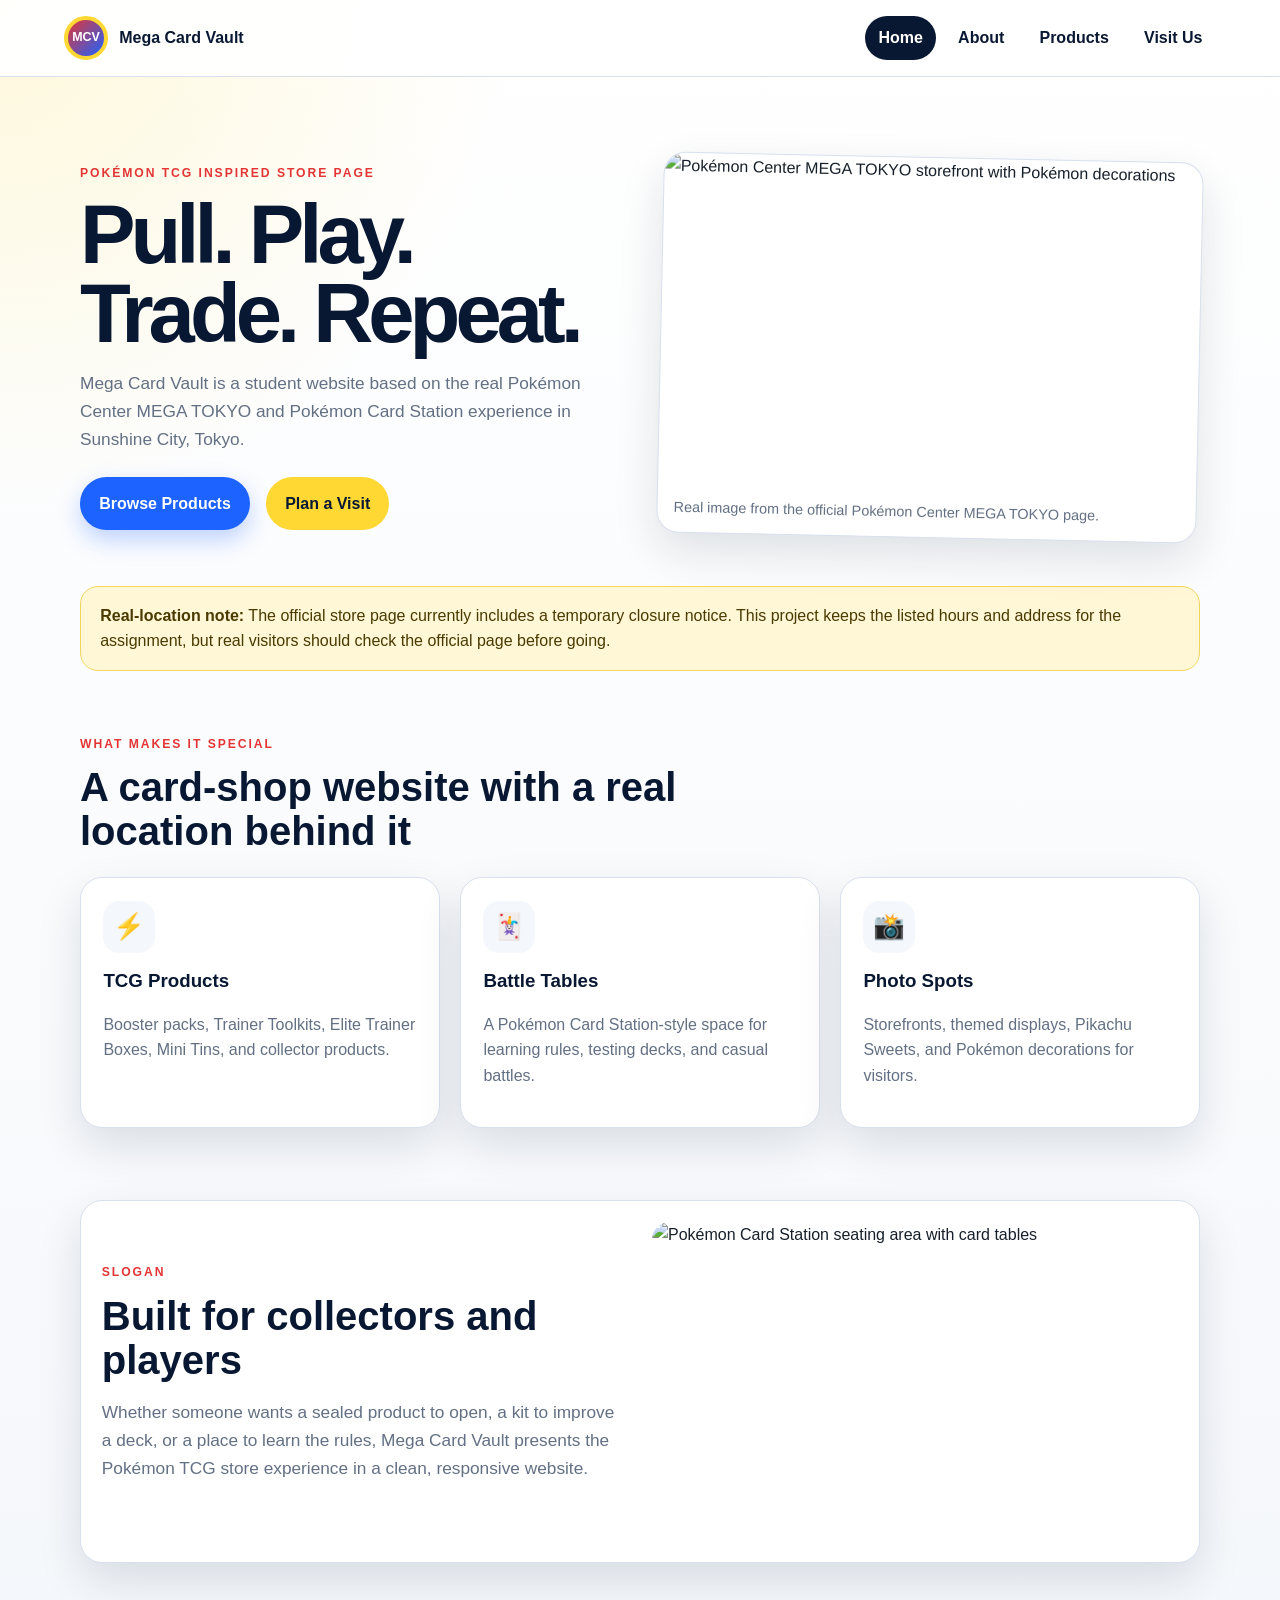
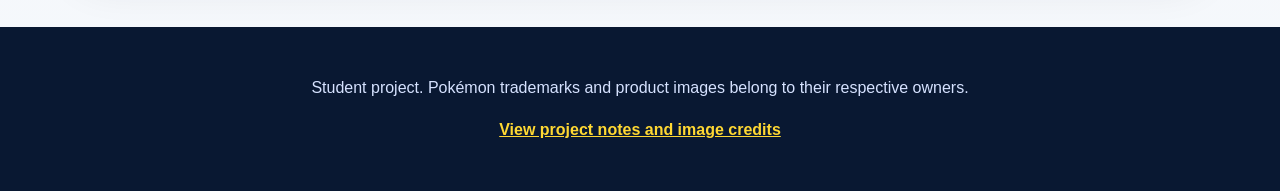
==== index.html @ 9bbc7751 "changes" ====
<!DOCTYPE html>
<html lang="en">
<head>
  <meta charset="UTF-8" />
  <meta name="viewport" content="width=device-width, initial-scale=1.0" />
  <title>Mega Card Vault | Pokémon TCG Store</title>
  <link rel="preconnect" href="https://www.pokemon.co.jp" />
  <link rel="preconnect" href="https://www.pokemon-card.com" />
  <link rel="preconnect" href="https://www.pokebeach.com" />
  <link rel="stylesheet" href="css/styles.css" />
</head>
<body>
  <header class="site-header">
    <a class="logo" href="index.html" aria-label="Mega Card Vault home">
      <span class="logo-mark">MCV</span>
      <span>Mega Card Vault</span>
    </a>
    <nav class="main-nav" aria-label="Primary navigation">
      <a href="index.html">Home</a>
      <a href="about.html">About</a>
      <a href="products.html">Products</a>
      <a href="visit.html">Visit Us</a>
    </nav>
  </header>

  <main>
    <section class="hero">
      <div class="hero-copy">
        <p class="eyebrow">Pokémon TCG inspired store page</p>
        <h1>Pull. Play. Trade. Repeat.</h1>
        <p>
          Mega Card Vault is a student website based on the real Pokémon Center MEGA TOKYO
          and Pokémon Card Station experience in Sunshine City, Tokyo.
        </p>
        <div class="hero-actions">
          <a class="button primary" href="products.html">Browse Products</a>
          <a class="button secondary" href="visit.html">Plan a Visit</a>
        </div>
      </div>
      <figure class="hero-image-card">
        <img
          src="https://www.pokemon.co.jp/img/shop/pokecen/megatokyo/mv-megatokyo-1.jpg"
          alt="Pokémon Center MEGA TOKYO storefront with Pokémon decorations"
        />
        <figcaption>Real image from the official Pokémon Center MEGA TOKYO page.</figcaption>
      </figure>
    </section>

    <section class="notice">
      <strong>Real-location note:</strong> The official store page currently includes a temporary closure notice.
      This project keeps the listed hours and address for the assignment, but real visitors should check the official
      page before going.
    </section>

    <section class="section-block">
      <div class="section-heading">
        <p class="eyebrow">What makes it special</p>
        <h2>A card-shop website with a real location behind it</h2>
      </div>
      <div class="feature-grid">
        <article class="feature-card">
          <span class="feature-icon">⚡</span>
          <h3>TCG Products</h3>
          <p>Booster packs, Trainer Toolkits, Elite Trainer Boxes, Mini Tins, and collector products.</p>
        </article>
        <article class="feature-card">
          <span class="feature-icon">🃏</span>
          <h3>Battle Tables</h3>
          <p>A Pokémon Card Station-style space for learning rules, testing decks, and casual battles.</p>
        </article>
        <article class="feature-card">
          <span class="feature-icon">📸</span>
          <h3>Photo Spots</h3>
          <p>Storefronts, themed displays, Pikachu Sweets, and Pokémon decorations for visitors.</p>
        </article>
      </div>
    </section>

    <section class="split-panel">
      <div>
        <p class="eyebrow">Slogan</p>
        <h2>Built for collectors and players</h2>
        <p>
          Whether someone wants a sealed product to open, a kit to improve a deck, or a place to learn the rules,
          Mega Card Vault presents the Pokémon TCG store experience in a clean, responsive website.
        </p>
      </div>
      <img
        src="https://www.pokemon-card.com/info/2024/07/images/001097_2.jpg"
        alt="Pokémon Card Station seating area with card tables"
      />
    </section>
  </main>

  <footer class="site-footer">
    <p>Student project. Pokémon trademarks and product images belong to their respective owners.</p>
    <p><a href="README.md">View project notes and image credits</a></p>
  </footer>

  <script src="js/script.js"></script>
</body>
</html>
---- css/styles.css ----
:root {
  --navy: #091832;
  --blue: #1d63ff;
  --electric: #ffd833;
  --red: #e33535;
  --ink: #17202a;
  --muted: #637083;
  --soft: #f4f7fb;
  --card: #ffffff;
  --border: #d8e0ec;
  --shadow: 0 18px 45px rgba(9, 24, 50, 0.12);
  --radius: 22px;
}

* {
  box-sizing: border-box;
}

body {
  margin: 0;
  font-family: "Trebuchet MS", Arial, sans-serif;
  color: var(--ink);
  background:
    radial-gradient(circle at top left, rgba(255, 216, 51, 0.18), transparent 32rem),
    linear-gradient(180deg, #ffffff 0%, var(--soft) 100%);
  line-height: 1.6;
}

img {
  max-width: 100%;
  display: block;
}

a {
  color: inherit;
}

.site-header {
  position: sticky;
  top: 0;
  z-index: 10;
  display: flex;
  align-items: center;
  justify-content: space-between;
  gap: 1rem;
  padding: 1rem 5vw;
  background: rgba(255, 255, 255, 0.92);
  backdrop-filter: blur(14px);
  border-bottom: 1px solid var(--border);
}

.logo {
  display: inline-flex;
  align-items: center;
  gap: 0.7rem;
  font-weight: 900;
  text-decoration: none;
  color: var(--navy);
}

.logo-mark {
  display: grid;
  place-items: center;
  width: 44px;
  height: 44px;
  border-radius: 50%;
  background: linear-gradient(135deg, var(--red), var(--blue));
  color: #fff;
  font-size: 0.78rem;
  border: 4px solid var(--electric);
}

.main-nav {
  display: flex;
  flex-wrap: wrap;
  gap: 0.5rem;
  justify-content: flex-end;
}

.main-nav a {
  text-decoration: none;
  font-weight: 800;
  color: var(--navy);
  padding: 0.55rem 0.85rem;
  border-radius: 999px;
}

.main-nav a:hover,
.main-nav a.active {
  background: var(--navy);
  color: #fff;
}

main {
  width: min(1120px, 90vw);
  margin: 0 auto;
}

.hero {
  display: grid;
  grid-template-columns: minmax(0, 1fr) minmax(320px, 1fr);
  gap: 2.5rem;
  align-items: center;
  padding: 5rem 0 3rem;
}

.hero-copy h1,
.page-title h1 {
  font-size: clamp(2.5rem, 7vw, 5.2rem);
  line-height: 0.95;
  margin: 0 0 1rem;
  color: var(--navy);
  letter-spacing: -0.06em;
}

.hero-copy p,
.page-title p,
.split-panel p {
  font-size: 1.08rem;
  color: var(--muted);
}

.eyebrow {
  color: var(--red) !important;
  text-transform: uppercase;
  letter-spacing: 0.16em;
  font-weight: 900;
  font-size: 0.76rem !important;
  margin: 0 0 0.7rem;
}

.hero-actions {
  display: flex;
  flex-wrap: wrap;
  gap: 1rem;
  margin-top: 1.5rem;
}

.button {
  display: inline-flex;
  align-items: center;
  justify-content: center;
  border: 0;
  border-radius: 999px;
  padding: 0.85rem 1.2rem;
  font-weight: 900;
  text-decoration: none;
  cursor: pointer;
  transition: transform 0.2s ease, box-shadow 0.2s ease;
}

.button:hover {
  transform: translateY(-2px);
}

.button.primary {
  background: var(--blue);
  color: #fff;
  box-shadow: 0 10px 24px rgba(29, 99, 255, 0.28);
}

.button.secondary {
  background: var(--electric);
  color: var(--navy);
}

.hero-image-card,
.map-card,
.info-card,
.feature-card,
.product-card,
.gallery-strip figure,
.split-panel {
  background: var(--card);
  border: 1px solid var(--border);
  border-radius: var(--radius);
  box-shadow: var(--shadow);
  overflow: hidden;
}

.hero-image-card {
  margin: 0;
  transform: rotate(1.2deg);
}

.hero-image-card img {
  width: 100%;
  min-height: 330px;
  object-fit: cover;
}

figcaption {
  padding: 0.8rem 1rem;
  color: var(--muted);
  font-size: 0.9rem;
}

.notice {
  padding: 1rem 1.2rem;
  border-radius: 18px;
  background: #fff7d6;
  border: 1px solid #f4d65c;
  color: #4a3900;
}

.section-block,
.page-title {
  padding: 4rem 0 2rem;
}

.section-heading {
  max-width: 720px;
  margin-bottom: 1.5rem;
}

.section-heading h2,
.split-panel h2,
.info-card h2 {
  margin: 0 0 0.7rem;
  color: var(--navy);
  font-size: clamp(1.6rem, 4vw, 2.5rem);
  line-height: 1.1;
}

.feature-grid,
.product-grid,
.content-grid,
.visit-grid,
.gallery-strip {
  display: grid;
  gap: 1.25rem;
}

.feature-grid {
  grid-template-columns: repeat(3, 1fr);
}

.feature-grid.four {
  grid-template-columns: repeat(4, 1fr);
}

.feature-card,
.info-card {
  padding: 1.4rem;
}

.feature-icon {
  display: inline-grid;
  place-items: center;
  width: 52px;
  height: 52px;
  border-radius: 16px;
  background: var(--soft);
  font-size: 1.6rem;
  margin-bottom: 0.4rem;
}

.feature-card h3,
.info-card h3,
.product-card h2 {
  color: var(--navy);
  margin: 0.4rem 0;
}

.feature-card p,
.info-card p,
.product-card p,
.small-note {
  color: var(--muted);
}

.split-panel {
  display: grid;
  grid-template-columns: 1fr 1fr;
  gap: 1.5rem;
  align-items: center;
  padding: 1.3rem;
  margin: 2.5rem 0 4rem;
}

.split-panel img {
  width: 100%;
  height: 320px;
  object-fit: cover;
  border-radius: 18px;
}

.two-columns {
  grid-template-columns: 1fr 1fr;
}

.visit-grid {
  grid-template-columns: 0.78fr 1.22fr;
  align-items: stretch;
}

address {
  font-style: normal;
  font-weight: 800;
  color: var(--navy);
  padding: 1rem;
  border-radius: 16px;
  background: var(--soft);
  margin-bottom: 1rem;
}

table {
  width: 100%;
  border-collapse: collapse;
  overflow: hidden;
  border-radius: 16px;
}

th,
td {
  padding: 0.75rem;
  text-align: left;
  border-bottom: 1px solid var(--border);
}

th {
  background: var(--navy);
  color: #fff;
}

tr:nth-child(even) td {
  background: var(--soft);
}

.gallery-strip {
  grid-template-columns: repeat(3, 1fr);
  margin: 2rem 0 4rem;
}

.gallery-strip figure {
  margin: 0;
}

.gallery-strip img {
  height: 220px;
  width: 100%;
  object-fit: cover;
}

.filters {
  display: flex;
  flex-wrap: wrap;
  gap: 0.65rem;
  margin: 0 0 1.5rem;
}

.filter-button {
  border: 1px solid var(--border);
  border-radius: 999px;
  background: #fff;
  color: var(--navy);
  padding: 0.65rem 1rem;
  font-weight: 900;
  cursor: pointer;
}

.filter-button.active,
.filter-button:hover {
  background: var(--navy);
  color: #fff;
}

.product-grid {
  grid-template-columns: repeat(3, 1fr);
  padding-bottom: 4rem;
}

.product-card {
  display: flex;
  flex-direction: column;
}

.product-card img {
  width: 100%;
  height: 230px;
  object-fit: contain;
  background: #ffffff;
  padding: 1rem;
}

.product-body {
  padding: 1.2rem;
  display: flex;
  flex-direction: column;
  flex: 1;
}

.tag {
  align-self: flex-start;
  background: var(--electric);
  color: var(--navy) !important;
  padding: 0.3rem 0.65rem;
  border-radius: 999px;
  font-size: 0.78rem;
  font-weight: 900;
  margin: 0 0 0.5rem;
}

.price {
  color: var(--red) !important;
  font-size: 1.45rem;
  font-weight: 900;
  margin: 0.2rem 0 0.6rem;
}

.check-list {
  padding-left: 1.1rem;
  color: var(--muted);
}

.check-list li {
  margin-bottom: 0.6rem;
}

.contact-form {
  display: grid;
  gap: 0.65rem;
}

.contact-form label {
  font-weight: 900;
  color: var(--navy);
}

.contact-form input,
.contact-form textarea {
  width: 100%;
  border: 1px solid var(--border);
  border-radius: 14px;
  padding: 0.9rem 1rem;
  font: inherit;
}

.contact-form input:focus,
.contact-form textarea:focus {
  outline: 3px solid rgba(29, 99, 255, 0.18);
  border-color: var(--blue);
}

.form-status {
  min-height: 1.5rem;
  font-weight: 800;
  color: var(--blue) !important;
}

.site-footer {
  padding: 2rem 5vw;
  text-align: center;
  color: #d6e2ff;
  background: var(--navy);
}

.site-footer a {
  color: var(--electric);
  font-weight: 900;
}

@media (max-width: 900px) {
  .hero,
  .split-panel,
  .two-columns,
  .visit-grid,
  .feature-grid,
  .feature-grid.four,
  .product-grid,
  .gallery-strip {
    grid-template-columns: 1fr 1fr;
  }

  .hero-copy,
  .page-title {
    grid-column: 1 / -1;
  }
}

@media (max-width: 700px) {
  .site-header {
    position: static;
    align-items: flex-start;
    flex-direction: column;
  }

  .main-nav {
    justify-content: flex-start;
  }

  main {
    width: min(94vw, 1120px);
  }

  .hero,
  .split-panel,
  .two-columns,
  .visit-grid,
  .feature-grid,
  .feature-grid.four,
  .product-grid,
  .gallery-strip {
    grid-template-columns: 1fr;
  }

  .hero {
    padding-top: 2rem;
  }

  .hero-image-card {
    transform: none;
  }

  .hero-actions,
  .filters {
    flex-direction: column;
    align-items: stretch;
  }

  .button,
  .filter-button {
    width: 100%;
  }
}
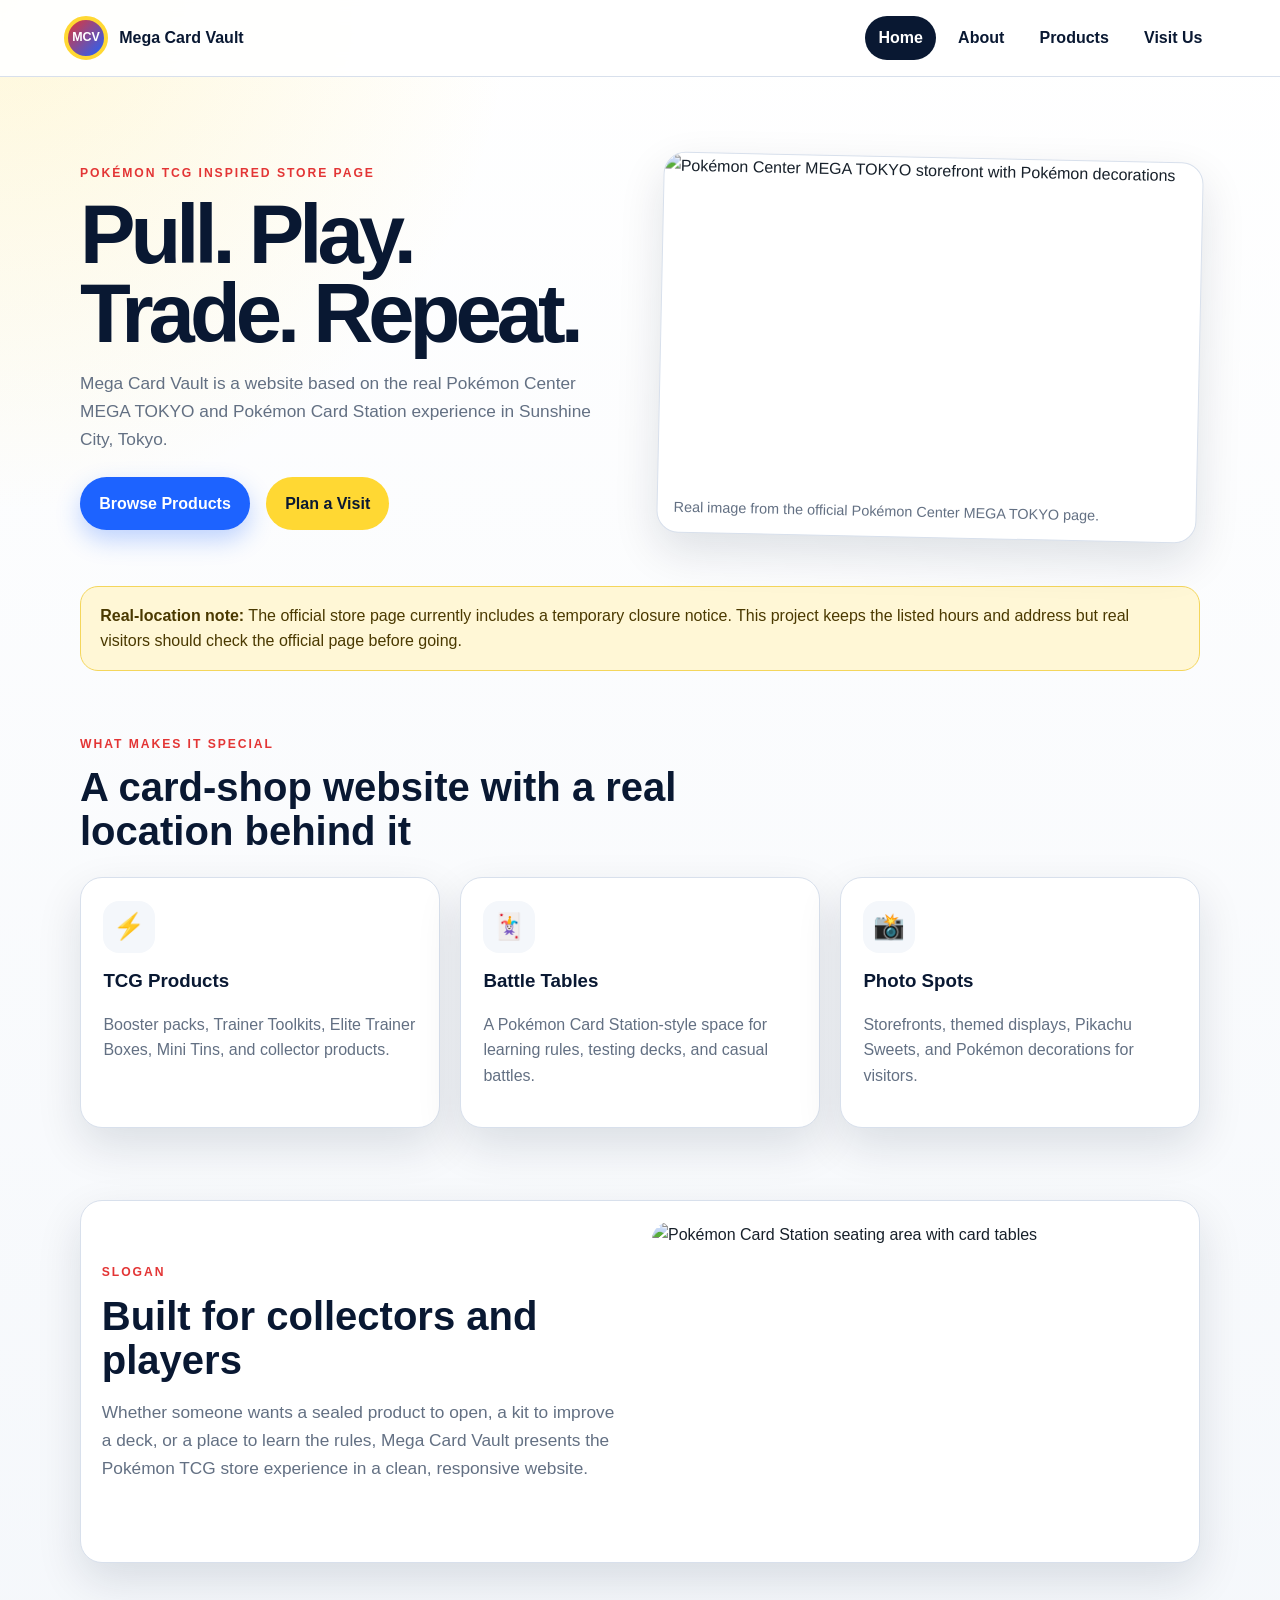
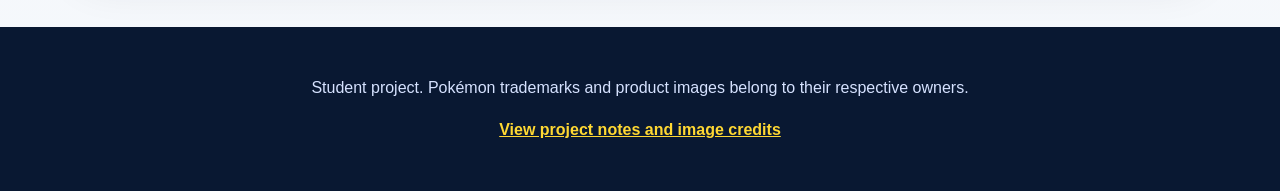
==== commit 5e8e3892: "Update index.html" ====
--- a/index.html
+++ b/index.html
@@ -29,7 +29,7 @@
         <p class="eyebrow">Pokémon TCG inspired store page</p>
         <h1>Pull. Play. Trade. Repeat.</h1>
         <p>
-          Mega Card Vault is a student website based on the real Pokémon Center MEGA TOKYO
+          Mega Card Vault is a website based on the real Pokémon Center MEGA TOKYO
           and Pokémon Card Station experience in Sunshine City, Tokyo.
         </p>
         <div class="hero-actions">
@@ -48,7 +48,7 @@
 
     <section class="notice">
       <strong>Real-location note:</strong> The official store page currently includes a temporary closure notice.
-      This project keeps the listed hours and address for the assignment, but real visitors should check the official
+      This project keeps the listed hours and address but real visitors should check the official
       page before going.
     </section>
 
